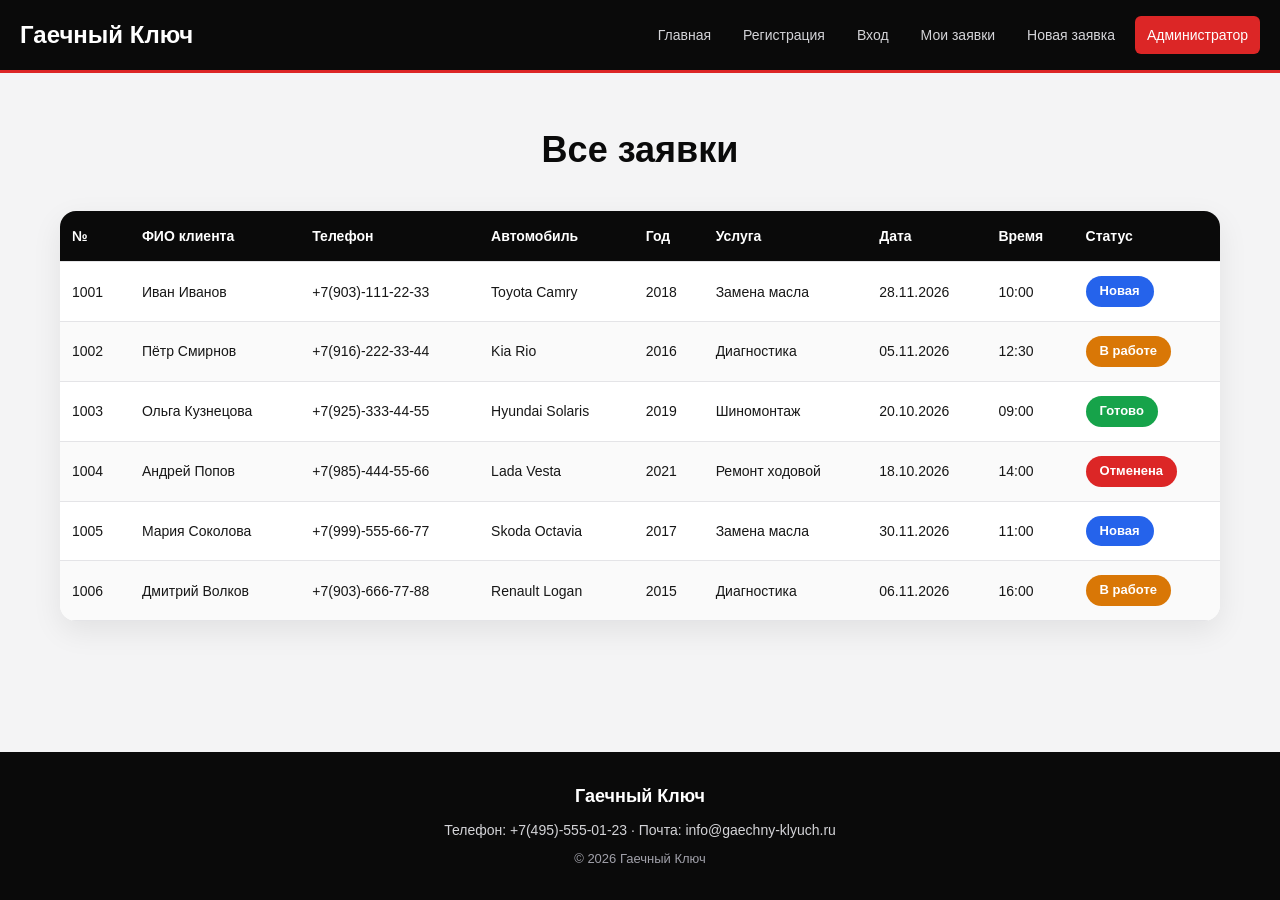
==== admin.html @ 01847944 "Добавил таблицу заявок" ====
<!DOCTYPE html>
<html lang="ru">
<head>
    <meta charset="UTF-8">
    <meta name="viewport" content="width=device-width, initial-scale=1.0">
    <title>Администратор | Гаечный Ключ</title>
    <link rel="stylesheet" href="css/style.css">
</head>
<body>
    <header class="header">
        <a class="header__logo" href="index.html">Гаечный Ключ</a>
        <nav class="header__nav">
            <a class="header__link" href="index.html">Главная</a>
            <a class="header__link" href="register.html">Регистрация</a>
            <a class="header__link" href="login.html">Вход</a>
            <a class="header__link" href="orders.html">Мои заявки</a>
            <a class="header__link" href="create.html">Новая заявка</a>
            <a class="header__link header__link--active" href="admin.html">Администратор</a>
        </nav>
    </header>

    <main class="main">
        <h1 class="page-title">Все заявки</h1>

        <div class="table-wrap">
            <table class="table">
                <thead>
                    <tr>
                        <th>№</th>
                        <th>ФИО клиента</th>
                        <th>Телефон</th>
                        <th>Автомобиль</th>
                        <th>Год</th>
                        <th>Услуга</th>
                        <th>Дата</th>
                        <th>Время</th>
                        <th>Статус</th>
                    </tr>
                </thead>
                <tbody>
                    <tr>
                        <td>1001</td><td>Иван Иванов</td><td>+7(903)-111-22-33</td><td>Toyota Camry</td><td>2018</td><td>Замена масла</td><td>28.11.2026</td><td>10:00</td>
                        <td><span class="status status--new">Новая</span></td>
                    </tr>
                    <tr>
                        <td>1002</td><td>Пётр Смирнов</td><td>+7(916)-222-33-44</td><td>Kia Rio</td><td>2016</td><td>Диагностика</td><td>05.11.2026</td><td>12:30</td>
                        <td><span class="status status--work">В работе</span></td>
                    </tr>
                    <tr>
                        <td>1003</td><td>Ольга Кузнецова</td><td>+7(925)-333-44-55</td><td>Hyundai Solaris</td><td>2019</td><td>Шиномонтаж</td><td>20.10.2026</td><td>09:00</td>
                        <td><span class="status status--done">Готово</span></td>
                    </tr>
                    <tr>
                        <td>1004</td><td>Андрей Попов</td><td>+7(985)-444-55-66</td><td>Lada Vesta</td><td>2021</td><td>Ремонт ходовой</td><td>18.10.2026</td><td>14:00</td>
                        <td><span class="status status--cancel">Отменена</span></td>
                    </tr>
                    <tr>
                        <td>1005</td><td>Мария Соколова</td><td>+7(999)-555-66-77</td><td>Skoda Octavia</td><td>2017</td><td>Замена масла</td><td>30.11.2026</td><td>11:00</td>
                        <td><span class="status status--new">Новая</span></td>
                    </tr>
                    <tr>
                        <td>1006</td><td>Дмитрий Волков</td><td>+7(903)-666-77-88</td><td>Renault Logan</td><td>2015</td><td>Диагностика</td><td>06.11.2026</td><td>16:00</td>
                        <td><span class="status status--work">В работе</span></td>
                    </tr>
                </tbody>
            </table>
        </div>
    </main>

    <footer class="footer">
        <p class="footer__name">Гаечный Ключ</p>
        <p class="footer__text">Телефон: +7(495)-555-01-23 · Почта: info@gaechny-klyuch.ru</p>
        <p class="footer__year">© 2026 Гаечный Ключ</p>
    </footer>
</body>
</html>
---- css/style.css ----
:root {
    --color-main: #0a0a0a;
    --color-accent: #dc2626;
    --color-accent-dark: #b91c1c;
    --color-text: #171717;
    --color-bg: #f4f4f5;
    --color-muted: #6b7280;
    --color-border: #e4e4e7;
    --shadow-soft: 0 10px 30px rgba(0, 0, 0, 0.08);
    --shadow-hover: 0 20px 40px rgba(0, 0, 0, 0.16);
    --radius: 16px;
}

/* Общее */

* {
    margin: 0;
    padding: 0;
    box-sizing: border-box;
}

html {
    scroll-behavior: smooth;
}

body {
    font-family: 'Segoe UI', Arial, sans-serif;
    font-size: 16px;
    line-height: 1.6;
    color: var(--color-text);
    background-color: var(--color-bg);
    min-height: 100vh;
    display: flex;
    flex-direction: column;
}

.main {
    flex: 1;
    width: 100%;
    max-width: 1200px;
    margin: 0 auto;
    padding: 48px 20px 64px;
}

.page-title {
    font-size: 36px;
    color: var(--color-main);
    text-align: center;
    margin-bottom: 32px;
    animation: fadeUp 0.6s ease both;
}

.section-title {
    font-size: 30px;
    color: var(--color-main);
    text-align: center;
    margin: 56px 0 32px;
}

.section-title::after {
    content: "";
    display: block;
    width: 56px;
    height: 4px;
    background-color: var(--color-accent);
    border-radius: 4px;
    margin: 12px auto 0;
}

/* Шапка */

.header {
    background-color: var(--color-main);
    border-bottom: 3px solid var(--color-accent);
    padding: 16px 20px;
    display: flex;
    flex-wrap: wrap;
    justify-content: space-between;
    align-items: center;
    gap: 12px;
}

.header__logo {
    color: #ffffff;
    font-size: 24px;
    font-weight: bold;
    text-decoration: none;
}

.header__nav {
    display: flex;
    flex-wrap: wrap;
    gap: 8px;
}

.header__link {
    color: #d4d4d8;
    text-decoration: none;
    padding: 8px 12px;
    border-radius: 6px;
    font-size: 14px;
    transition: background-color 0.2s, color 0.2s;
}

.header__link:hover {
    color: #ffffff;
    background-color: #27272a;
}

.header__link--active {
    color: #ffffff;
    background-color: var(--color-accent);
}

/* Подвал */

.footer {
    background-color: var(--color-main);
    color: #d4d4d8;
    padding: 30px 20px;
    text-align: center;
    font-size: 14px;
}

.footer__name {
    color: #ffffff;
    font-size: 18px;
    font-weight: bold;
    margin-bottom: 8px;
}

.footer__text {
    margin-bottom: 8px;
}

.footer__year {
    color: #a1a1aa;
    font-size: 13px;
}

/* Кнопки */

.button {
    display: inline-flex;
    align-items: center;
    justify-content: center;
    min-width: 180px;
    padding: 14px 28px;
    background-color: var(--color-accent);
    color: #ffffff;
    border: 2px solid var(--color-accent);
    border-radius: 8px;
    font-size: 16px;
    font-weight: bold;
    text-decoration: none;
    text-align: center;
    cursor: pointer;
    box-shadow: 0 8px 20px rgba(220, 38, 38, 0.3);
    transition: transform 0.2s, background-color 0.2s, box-shadow 0.2s;
}

.button:hover {
    background-color: var(--color-accent-dark);
    border-color: var(--color-accent-dark);
    transform: translateY(-2px);
    box-shadow: 0 12px 24px rgba(220, 38, 38, 0.4);
}

.button--wide {
    width: 100%;
}

.button--outline {
    background-color: transparent;
    border-color: #ffffff;
    box-shadow: none;
}

.button--outline:hover {
    background-color: #ffffff;
    border-color: #ffffff;
    color: var(--color-main);
}

/* Формы */

.form {
    width: 100%;
    max-width: 480px;
    margin: 0 auto;
    background-color: #ffffff;
    padding: 40px;
    border-radius: 20px;
    box-shadow: 0 20px 50px rgba(0, 0, 0, 0.1);
    display: flex;
    flex-direction: column;
    gap: 20px;
    animation: fadeUp 0.6s ease both;
}

.form__group {
    display: flex;
    flex-direction: column;
    gap: 6px;
}

.form__label {
    font-weight: bold;
    font-size: 15px;
    color: var(--color-main);
}

.form__input,
.form__select,
.form__textarea {
    width: 100%;
    padding: 12px 14px;
    border: 2px solid var(--color-border);
    border-radius: 10px;
    font-size: 16px;
    font-family: inherit;
    background-color: #ffffff;
    transition: border-color 0.2s, box-shadow 0.2s;
}

.form__input:focus,
.form__select:focus,
.form__textarea:focus {
    outline: none;
    border-color: var(--color-accent);
    box-shadow: 0 0 0 4px rgba(220, 38, 38, 0.15);
}

.form__textarea {
    min-height: 100px;
    resize: vertical;
}

.form__hint {
    font-size: 13px;
    color: var(--color-muted);
}

.form__error {
    font-size: 14px;
    font-weight: bold;
    color: #dc2626;
}

.form__link {
    text-align: center;
    font-size: 14px;
    color: var(--color-muted);
}

.form__link a {
    color: var(--color-accent);
    font-weight: bold;
    text-decoration: none;
}

.form__link a:hover {
    text-decoration: underline;
}

/* Статусы заявок */

.status {
    display: inline-block;
    padding: 5px 14px;
    border-radius: 999px;
    font-size: 13px;
    font-weight: bold;
    color: #ffffff;
    white-space: nowrap;
}

.status--new {
    background-color: #2563eb;
}

.status--work {
    background-color: #d97706;
}

.status--done {
    background-color: #16a34a;
}

.status--cancel {
    background-color: #dc2626;
}

/* Анимации */

@keyframes fadeUp {
    from {
        opacity: 0;
        transform: translateY(20px);
    }
    to {
        opacity: 1;
        transform: translateY(0);
    }
}

@keyframes floaty {
    0%, 100% {
        transform: translateY(0);
    }
    50% {
        transform: translateY(-8px);
    }
}

/* Адаптация: планшет */

@media (max-width: 900px) {
    .hero {
        grid-template-columns: 1fr;
        padding: 56px 36px;
    }

    .hero__title {
        font-size: 44px;
    }
}

/* Адаптация: телефон */

@media (max-width: 480px) {
    .main {
        padding: 32px 16px 48px;
    }

    .page-title {
        font-size: 26px;
    }

    .section-title {
        font-size: 24px;
        margin: 40px 0 24px;
    }

    .form {
        padding: 24px 20px;
    }

    .admin-filter .button {
        width: 100%;
    }
}

@media (prefers-reduced-motion: reduce) {
    *,
    *::before,
    *::after {
        animation: none !important;
        transition: none !important;
    }
}

/* Дальше каждая ветка дописывает в конец файла стили своей страницы */

/* Страница: Главная */

.hero {
    position: relative;
    overflow: hidden;
    display: grid;
    grid-template-columns: 1.2fr 1fr;
    gap: 40px;
    align-items: center;
    background: linear-gradient(135deg, #0a0a0a 0%, #1c1c1f 70%, #3f0d0d 100%);
    color: #ffffff;
    border-radius: 24px;
    padding: 72px 56px;
    margin-bottom: 16px;
    animation: fadeUp 0.8s ease both;
}

.hero::before {
    content: "";
    position: absolute;
    width: 380px;
    height: 380px;
    right: -140px;
    top: -160px;
    background: rgba(220, 38, 38, 0.35);
    border-radius: 50%;
}

.hero__content {
    position: relative;
    z-index: 1;
}

.hero__eyebrow {
    font-size: 14px;
    font-weight: bold;
    letter-spacing: 2px;
    text-transform: uppercase;
    color: #f87171;
    margin-bottom: 16px;
}

.hero__title {
    font-size: 56px;
    line-height: 1.1;
    margin-bottom: 14px;
}

.hero__slogan {
    font-size: 22px;
    font-weight: bold;
    color: #f87171;
    margin-bottom: 16px;
}

.hero__text {
    font-size: 17px;
    color: #d4d4d8;
    max-width: 560px;
    margin-bottom: 32px;
}

.hero__buttons {
    display: flex;
    flex-wrap: wrap;
    gap: 16px;
}

.hero__panel {
    position: relative;
    z-index: 1;
    background: rgba(255, 255, 255, 0.06);
    border: 1px solid rgba(255, 255, 255, 0.15);
    border-radius: 20px;
    padding: 28px;
    backdrop-filter: blur(8px);
    animation: floaty 4s ease-in-out infinite;
}

.hero__panel-title {
    font-size: 18px;
    font-weight: bold;
    margin-bottom: 12px;
}

.hero__panel-row {
    display: flex;
    justify-content: space-between;
    align-items: center;
    gap: 12px;
    padding: 12px 0;
    border-bottom: 1px solid rgba(255, 255, 255, 0.12);
    font-size: 15px;
    color: #e4e4e7;
}

.cards {
    display: grid;
    grid-template-columns: repeat(auto-fit, minmax(240px, 1fr));
    gap: 24px;
    margin-bottom: 48px;
}

.service-card {
    background-color: #ffffff;
    border-radius: var(--radius);
    padding: 32px 28px;
    border-top: 4px solid var(--color-accent);
    box-shadow: var(--shadow-soft);
    transition: transform 0.3s, box-shadow 0.3s;
}

.service-card:hover {
    transform: translateY(-8px);
    box-shadow: var(--shadow-hover);
}

.service-card__title {
    font-size: 20px;
    color: var(--color-main);
    margin-bottom: 10px;
}

.service-card__text {
    color: var(--color-muted);
}

.step {
    background-color: #ffffff;
    border-radius: var(--radius);
    padding: 32px 28px;
    text-align: center;
    box-shadow: var(--shadow-soft);
    transition: transform 0.3s, box-shadow 0.3s;
}

.step:hover {
    transform: translateY(-6px);
    box-shadow: var(--shadow-hover);
}

.step__number {
    display: inline-flex;
    align-items: center;
    justify-content: center;
    width: 56px;
    height: 56px;
    border-radius: 50%;
    background-color: var(--color-accent);
    color: #ffffff;
    font-size: 24px;
    font-weight: bold;
    margin-bottom: 16px;
    box-shadow: 0 8px 18px rgba(220, 38, 38, 0.35);
}

.step__title {
    font-size: 19px;
    color: var(--color-main);
    margin-bottom: 8px;
}

.step__text {
    color: var(--color-muted);
}

@media (max-width: 900px) {
    .hero {
        grid-template-columns: 1fr;
        padding: 56px 36px;
    }

    .hero__title {
        font-size: 44px;
    }
}

@media (max-width: 480px) {
    .hero {
        padding: 36px 22px;
        border-radius: 18px;
    }

    .hero__title {
        font-size: 34px;
    }

    .hero__slogan {
        font-size: 18px;
    }

    .hero__buttons .button {
        width: 100%;
    }
}
/* Дальше каждая ветка дописывает в конец файла стили своей страницы */

/* Страница: Регистрация */

.form--register {
    max-width: 520px;
}

/* Страница: Вход */

.login {
    max-width: 480px;
    margin: 0 auto;
}

.login__alert {
    margin-bottom: 16px;
    padding: 12px 14px;
    background-color: #fef2f2;
    border-left: 4px solid #dc2626;
    border-radius: 10px;
}

/* Страница: Мои заявки */

.orders__header {
    display: flex;
    flex-wrap: wrap;
    justify-content: space-between;
    align-items: center;
    gap: 16px;
    margin-bottom: 32px;
}

.orders__header .page-title {
    margin-bottom: 0;
    text-align: left;
}

.orders__list {
    display: grid;
    grid-template-columns: repeat(auto-fit, minmax(280px, 1fr));
    gap: 28px;
    animation: fadeUp 0.6s ease both;
}

.order-card {
    background-color: #ffffff;
    border-radius: var(--radius);
    padding: 28px;
    box-shadow: var(--shadow-soft);
    display: flex;
    flex-direction: column;
    gap: 16px;
    transition: transform 0.3s, box-shadow 0.3s;
}

.order-card:hover {
    transform: translateY(-6px);
    box-shadow: var(--shadow-hover);
}

.order-card__top {
    display: flex;
    justify-content: space-between;
    align-items: center;
    flex-wrap: wrap;
    gap: 10px;
}

.order-card__number {
    font-size: 18px;
    font-weight: bold;
    color: var(--color-main);
}

.order-card__list {
    list-style: none;
    display: flex;
    flex-direction: column;
    gap: 6px;
    font-size: 15px;
}

.order-card__cancel {
    padding: 12px 14px;
    background-color: #fef2f2;
    border-left: 4px solid #dc2626;
    border-radius: 10px;
    font-size: 14px;
    color: #991b1b;
}

@media (max-width: 480px) {
    .order-card {
        padding: 20px;
    }
}

.review {
    display: flex;
    flex-direction: column;
    gap: 10px;
}

.review .button {
    align-self: flex-start;
}

/* Страница: Новая заявка */

.form--create {
    max-width: 560px;
}

.form__fieldset {
    border: none;
    display: flex;
    flex-direction: column;
    gap: 8px;
}

.form__legend {
    font-weight: bold;
    font-size: 15px;
    color: var(--color-main);
    margin-bottom: 6px;
}

.form__options {
    display: flex;
    flex-wrap: wrap;
    gap: 20px;
}

.form__option {
    display: flex;
    align-items: center;
    gap: 8px;
}

.form__option input {
    width: 18px;
    height: 18px;
    accent-color: var(--color-accent);
}

/* Страница: Панель администратора */

.table-wrap {
    overflow-x: auto;
    background-color: #ffffff;
    border-radius: var(--radius);
    box-shadow: var(--shadow-soft);
    animation: fadeUp 0.6s ease both;
}

.table {
    width: 100%;
    min-width: 1100px;
    border-collapse: collapse;
    font-size: 14px;
}

.table th,
.table td {
    padding: 14px 12px;
    text-align: left;
    vertical-align: middle;
    border-bottom: 1px solid var(--color-border);
}

.table th {
    background-color: var(--color-main);
    color: #ffffff;
    white-space: nowrap;
}

.table tbody tr {
    transition: background-color 0.2s;
}

.table tbody tr:nth-child(even) {
    background-color: #fafafa;
}

.table tbody tr:hover {
    background-color: #fef2f2;
}
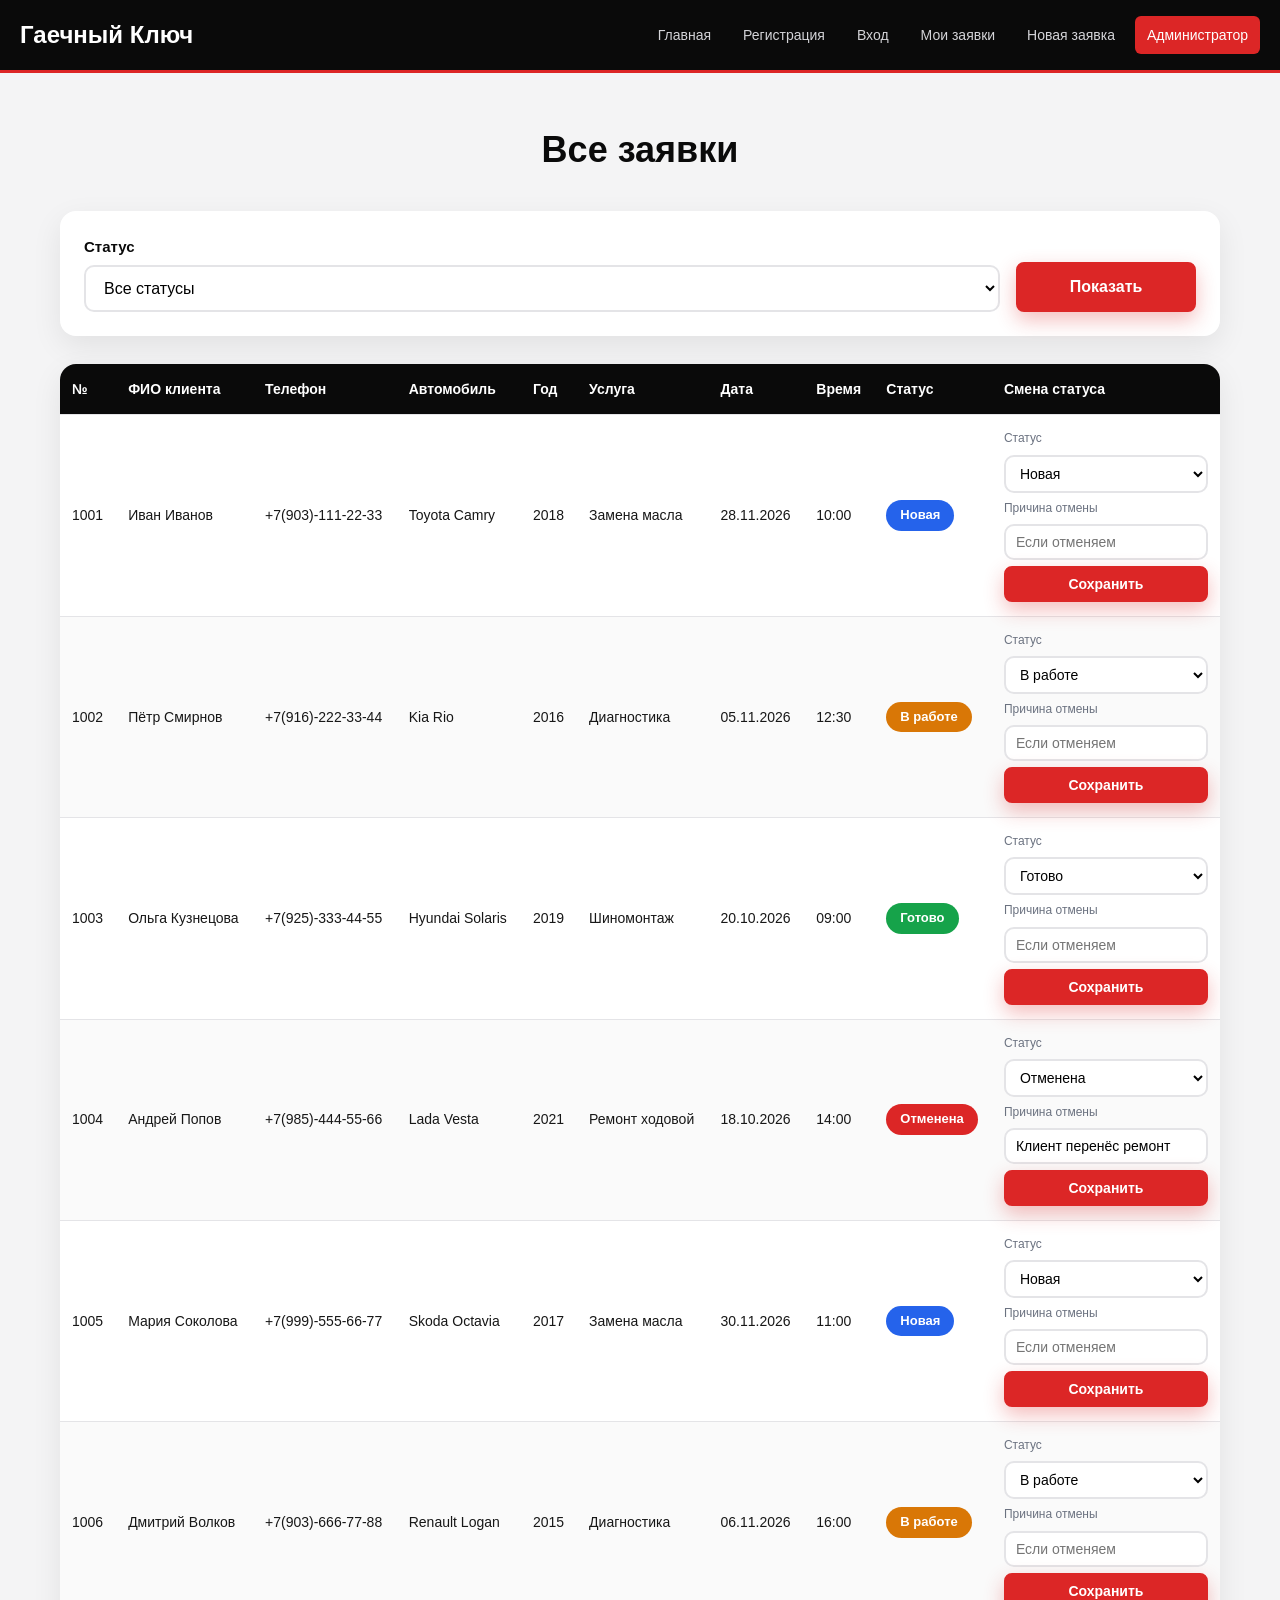
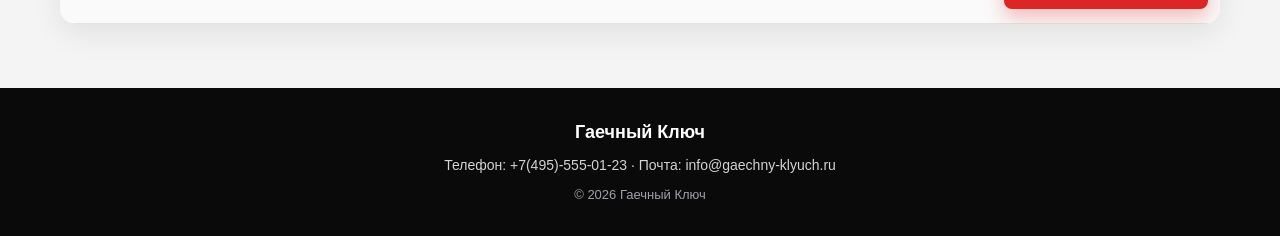
==== commit e5898cfb: "Добавил фильтр и смену статуса" ====
--- a/admin.html
+++ b/admin.html
@@ -1,11 +1,13 @@
 <!DOCTYPE html>
 <html lang="ru">
+
 <head>
     <meta charset="UTF-8">
     <meta name="viewport" content="width=device-width, initial-scale=1.0">
     <title>Администратор | Гаечный Ключ</title>
     <link rel="stylesheet" href="css/style.css">
 </head>
+
 <body>
     <header class="header">
         <a class="header__logo" href="index.html">Гаечный Ключ</a>
@@ -22,6 +24,20 @@
     <main class="main">
         <h1 class="page-title">Все заявки</h1>
 
+        <form class="admin-filter" method="get" action="">
+            <div class="form__group admin-filter__group">
+                <label class="form__label" for="filter-status">Статус</label>
+                <select class="form__select" id="filter-status" name="status">
+                    <option value="">Все статусы</option>
+                    <option value="new">Новая</option>
+                    <option value="work">В работе</option>
+                    <option value="done">Готово</option>
+                    <option value="cancel">Отменена</option>
+                </select>
+            </div>
+            <button class="button" type="submit">Показать</button>
+        </form>
+
         <div class="table-wrap">
             <table class="table">
                 <thead>
@@ -35,32 +51,165 @@
                         <th>Дата</th>
                         <th>Время</th>
                         <th>Статус</th>
+                        <th>Смена статуса</th>
                     </tr>
                 </thead>
                 <tbody>
                     <tr>
-                        <td>1001</td><td>Иван Иванов</td><td>+7(903)-111-22-33</td><td>Toyota Camry</td><td>2018</td><td>Замена масла</td><td>28.11.2026</td><td>10:00</td>
+                        <td>1001</td>
+                        <td>Иван Иванов</td>
+                        <td>+7(903)-111-22-33</td>
+                        <td>Toyota Camry</td>
+                        <td>2018</td>
+                        <td>Замена масла</td>
+                        <td>28.11.2026</td>
+                        <td>10:00</td>
                         <td><span class="status status--new">Новая</span></td>
-                    </tr>
-                    <tr>
-                        <td>1002</td><td>Пётр Смирнов</td><td>+7(916)-222-33-44</td><td>Kia Rio</td><td>2016</td><td>Диагностика</td><td>05.11.2026</td><td>12:30</td>
+                        <td>
+                            <form class="table__form" method="post" action="">
+                                <label class="table__label" for="status-1001">Статус</label>
+                                <select class="form__select table__select" id="status-1001" name="status-1001">
+                                    <option value="new" selected>Новая</option>
+                                    <option value="work">В работе</option>
+                                    <option value="done">Готово</option>
+                                    <option value="cancel">Отменена</option>
+                                </select>
+                                <label class="table__label" for="cancel-1001">Причина отмены</label>
+                                <input class="form__input table__input" type="text" id="cancel-1001" name="cancel-1001"
+                                    placeholder="Если отменяем">
+                                <button class="button table__button" type="submit">Сохранить</button>
+                            </form>
+                        </td>
+                    </tr>
+                    <tr>
+                        <td>1002</td>
+                        <td>Пётр Смирнов</td>
+                        <td>+7(916)-222-33-44</td>
+                        <td>Kia Rio</td>
+                        <td>2016</td>
+                        <td>Диагностика</td>
+                        <td>05.11.2026</td>
+                        <td>12:30</td>
                         <td><span class="status status--work">В работе</span></td>
-                    </tr>
-                    <tr>
-                        <td>1003</td><td>Ольга Кузнецова</td><td>+7(925)-333-44-55</td><td>Hyundai Solaris</td><td>2019</td><td>Шиномонтаж</td><td>20.10.2026</td><td>09:00</td>
+                        <td>
+                            <form class="table__form" method="post" action="">
+                                <label class="table__label" for="status-1002">Статус</label>
+                                <select class="form__select table__select" id="status-1002" name="status-1002">
+                                    <option value="new">Новая</option>
+                                    <option value="work" selected>В работе</option>
+                                    <option value="done">Готово</option>
+                                    <option value="cancel">Отменена</option>
+                                </select>
+                                <label class="table__label" for="cancel-1002">Причина отмены</label>
+                                <input class="form__input table__input" type="text" id="cancel-1002" name="cancel-1002"
+                                    placeholder="Если отменяем">
+                                <button class="button table__button" type="submit">Сохранить</button>
+                            </form>
+                        </td>
+                    </tr>
+                    <tr>
+                        <td>1003</td>
+                        <td>Ольга Кузнецова</td>
+                        <td>+7(925)-333-44-55</td>
+                        <td>Hyundai Solaris</td>
+                        <td>2019</td>
+                        <td>Шиномонтаж</td>
+                        <td>20.10.2026</td>
+                        <td>09:00</td>
                         <td><span class="status status--done">Готово</span></td>
-                    </tr>
-                    <tr>
-                        <td>1004</td><td>Андрей Попов</td><td>+7(985)-444-55-66</td><td>Lada Vesta</td><td>2021</td><td>Ремонт ходовой</td><td>18.10.2026</td><td>14:00</td>
+                        <td>
+                            <form class="table__form" method="post" action="">
+                                <label class="table__label" for="status-1003">Статус</label>
+                                <select class="form__select table__select" id="status-1003" name="status-1003">
+                                    <option value="new">Новая</option>
+                                    <option value="work">В работе</option>
+                                    <option value="done" selected>Готово</option>
+                                    <option value="cancel">Отменена</option>
+                                </select>
+                                <label class="table__label" for="cancel-1003">Причина отмены</label>
+                                <input class="form__input table__input" type="text" id="cancel-1003" name="cancel-1003"
+                                    placeholder="Если отменяем">
+                                <button class="button table__button" type="submit">Сохранить</button>
+                            </form>
+                        </td>
+                    </tr>
+                    <tr>
+                        <td>1004</td>
+                        <td>Андрей Попов</td>
+                        <td>+7(985)-444-55-66</td>
+                        <td>Lada Vesta</td>
+                        <td>2021</td>
+                        <td>Ремонт ходовой</td>
+                        <td>18.10.2026</td>
+                        <td>14:00</td>
                         <td><span class="status status--cancel">Отменена</span></td>
-                    </tr>
-                    <tr>
-                        <td>1005</td><td>Мария Соколова</td><td>+7(999)-555-66-77</td><td>Skoda Octavia</td><td>2017</td><td>Замена масла</td><td>30.11.2026</td><td>11:00</td>
+                        <td>
+                            <form class="table__form" method="post" action="">
+                                <label class="table__label" for="status-1004">Статус</label>
+                                <select class="form__select table__select" id="status-1004" name="status-1004">
+                                    <option value="new">Новая</option>
+                                    <option value="work">В работе</option>
+                                    <option value="done">Готово</option>
+                                    <option value="cancel" selected>Отменена</option>
+                                </select>
+                                <label class="table__label" for="cancel-1004">Причина отмены</label>
+                                <input class="form__input table__input" type="text" id="cancel-1004" name="cancel-1004"
+                                    placeholder="Если отменяем" value="Клиент перенёс ремонт">
+                                <button class="button table__button" type="submit">Сохранить</button>
+                            </form>
+                        </td>
+                    </tr>
+                    <tr>
+                        <td>1005</td>
+                        <td>Мария Соколова</td>
+                        <td>+7(999)-555-66-77</td>
+                        <td>Skoda Octavia</td>
+                        <td>2017</td>
+                        <td>Замена масла</td>
+                        <td>30.11.2026</td>
+                        <td>11:00</td>
                         <td><span class="status status--new">Новая</span></td>
-                    </tr>
-                    <tr>
-                        <td>1006</td><td>Дмитрий Волков</td><td>+7(903)-666-77-88</td><td>Renault Logan</td><td>2015</td><td>Диагностика</td><td>06.11.2026</td><td>16:00</td>
+                        <td>
+                            <form class="table__form" method="post" action="">
+                                <label class="table__label" for="status-1005">Статус</label>
+                                <select class="form__select table__select" id="status-1005" name="status-1005">
+                                    <option value="new" selected>Новая</option>
+                                    <option value="work">В работе</option>
+                                    <option value="done">Готово</option>
+                                    <option value="cancel">Отменена</option>
+                                </select>
+                                <label class="table__label" for="cancel-1005">Причина отмены</label>
+                                <input class="form__input table__input" type="text" id="cancel-1005" name="cancel-1005"
+                                    placeholder="Если отменяем">
+                                <button class="button table__button" type="submit">Сохранить</button>
+                            </form>
+                        </td>
+                    </tr>
+                    <tr>
+                        <td>1006</td>
+                        <td>Дмитрий Волков</td>
+                        <td>+7(903)-666-77-88</td>
+                        <td>Renault Logan</td>
+                        <td>2015</td>
+                        <td>Диагностика</td>
+                        <td>06.11.2026</td>
+                        <td>16:00</td>
                         <td><span class="status status--work">В работе</span></td>
+                        <td>
+                            <form class="table__form" method="post" action="">
+                                <label class="table__label" for="status-1006">Статус</label>
+                                <select class="form__select table__select" id="status-1006" name="status-1006">
+                                    <option value="new">Новая</option>
+                                    <option value="work" selected>В работе</option>
+                                    <option value="done">Готово</option>
+                                    <option value="cancel">Отменена</option>
+                                </select>
+                                <label class="table__label" for="cancel-1006">Причина отмены</label>
+                                <input class="form__input table__input" type="text" id="cancel-1006" name="cancel-1006"
+                                    placeholder="Если отменяем">
+                                <button class="button table__button" type="submit">Сохранить</button>
+                            </form>
+                        </td>
                     </tr>
                 </tbody>
             </table>
@@ -73,4 +222,5 @@
         <p class="footer__year">© 2026 Гаечный Ключ</p>
     </footer>
 </body>
+
 </html>
--- a/css/style.css
+++ b/css/style.css
@@ -745,4 +745,51 @@
 
 .table tbody tr:hover {
     background-color: #fef2f2;
+}
+
+.admin-filter {
+    display: flex;
+    flex-wrap: wrap;
+    align-items: flex-end;
+    gap: 16px;
+    background-color: #ffffff;
+    padding: 24px;
+    border-radius: var(--radius);
+    margin-bottom: 28px;
+    box-shadow: var(--shadow-soft);
+    animation: fadeUp 0.6s ease both;
+}
+
+.admin-filter__group {
+    flex: 1 1 220px;
+}
+
+.table__form {
+    display: flex;
+    flex-direction: column;
+    gap: 6px;
+    min-width: 200px;
+}
+
+.table__label {
+    font-size: 12px;
+    color: var(--color-muted);
+}
+
+.table__select,
+.table__input {
+    padding: 8px 10px;
+    font-size: 14px;
+}
+
+.table__button {
+    padding: 8px 12px;
+    min-width: 0;
+    font-size: 14px;
+}
+
+@media (max-width: 480px) {
+    .admin-filter {
+        padding: 16px;
+    }
 }
